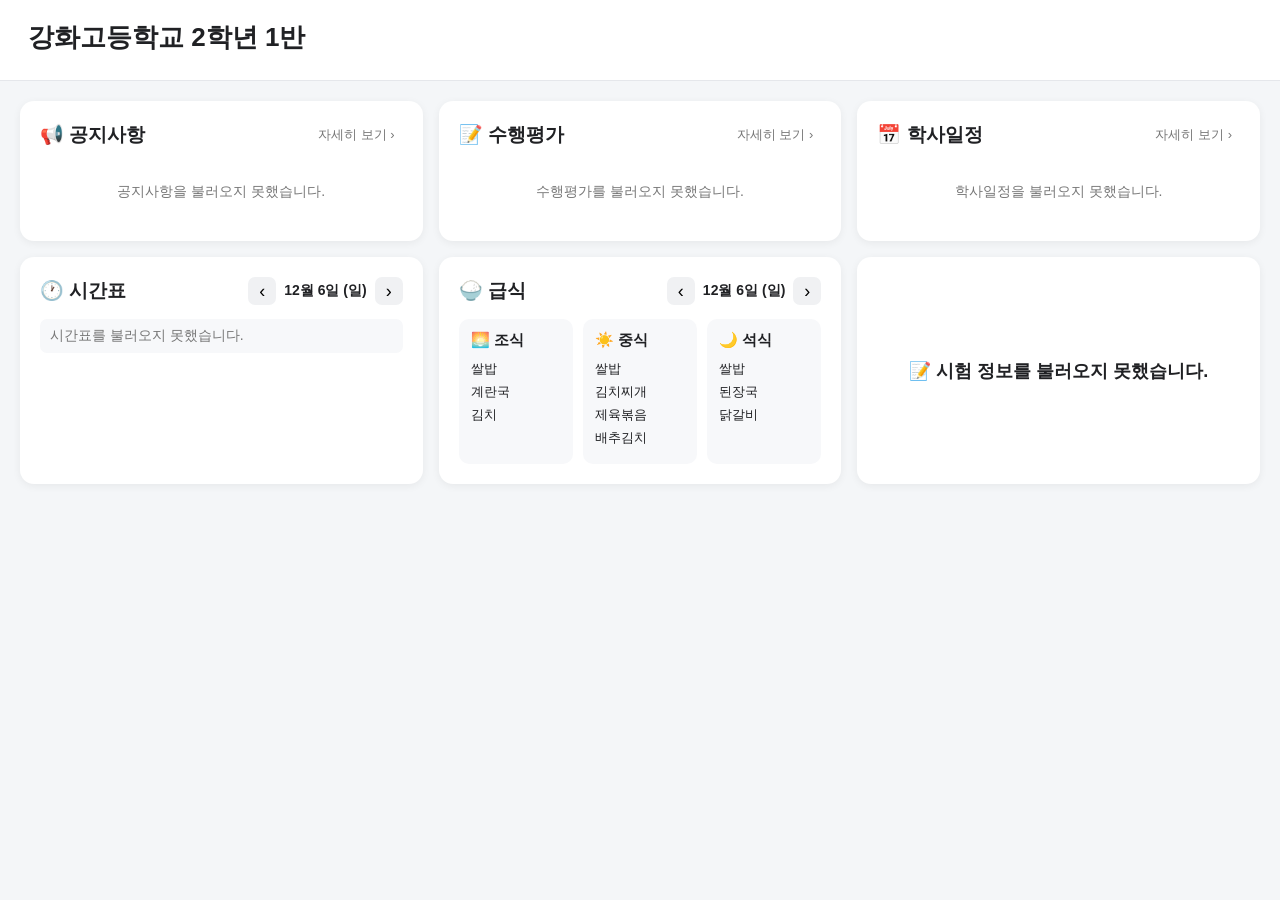
==== index.html @ 2208b8e6 "Add files via upload" ====
<!DOCTYPE html>
<html lang="ko">
<head>
    <meta charset="UTF-8">
    <meta name="viewport" content="width=device-width, initial-scale=1.0">
    <title>강화고등학교 · 2학년 1반</title>
    <link rel="stylesheet" href="style.css">
</head>

<body>

    <header class="header">
        <h1>강화고등학교 2학년 1반</h1>
    </header>


    <main class="dashboard">

        <!-- 공지사항 -->
        <section class="card announcements">

            <div class="card-title">
                <h2>📢 공지사항</h2>
                <button class="more-button">자세히 보기 ›</button>
            </div>

            <div class="list">

                <button class="list-item">
                    <span>체육대회 관련 안내</span>
                    <span>›</span>
                </button>

                <button class="list-item">
                    <span>내일 6교시 수업 변경</span>
                    <span>›</span>
                </button>

                <button class="list-item">
                    <span>수행평가 일정 안내</span>
                    <span>›</span>
                </button>

                <button class="list-item">
                    <span>교복 착용 안내</span>
                    <span>›</span>
                </button>

            </div>
        </section>


        <!-- 수행평가 -->
        <section class="card assessments">

            <div class="card-title">
                <h2>📝 수행평가</h2>
                <button class="more-button">자세히 보기 ›</button>
            </div>

            <div class="list">

                <button class="list-item">
                    <span><b>9/10</b>　국어　발표 수행평가</span>
                    <span>›</span>
                </button>

                <button class="list-item">
                    <span><b>9/12</b>　수학　문제 풀이 수행평가</span>
                    <span>›</span>
                </button>

                <button class="list-item">
                    <span><b>9/15</b>　영어　말하기 수행평가</span>
                    <span>›</span>
                </button>

                <button class="list-item">
                    <span><b>9/18</b>　한국사　근현대사 발표</span>
                    <span>›</span>
                </button>

            </div>
        </section>


        <!-- 학사일정 -->
        <section class="card calendar">

            <div class="card-title">
                <h2>📅 학사일정</h2>
                <button class="more-button">자세히 보기 ›</button>
            </div>

            <div class="calendar-list">

                <div class="calendar-item">
                    <b>9/15</b>
                    <span>체육대회</span>
                </div>

                <div class="calendar-item">
                    <b>9/20</b>
                    <span>재량휴업일</span>
                </div>

                <div class="calendar-item">
                    <b>9/30</b>
                    <span>중간고사</span>
                </div>

                <div class="calendar-item">
                    <b>10/2</b>
                    <span>학교 행사</span>
                </div>

            </div>
        </section>


        <!-- 시간표 -->
        <section class="card timetable">

            <div class="card-title date-title">

                <h2>🕐 시간표</h2>

                <div class="date-selector">
                    <button>‹</button>
                    <span>9월 4일 (금)</span>
                    <button>›</button>
                </div>

            </div>

            <div class="timetable-list">

                <div>
                    <span>1교시</span>
                    <b>국어</b>
                </div>

                <div>
                    <span>2교시</span>
                    <b>수학</b>
                </div>

                <div>
                    <span>3교시</span>
                    <b>영어</b>
                </div>

                <div>
                    <span>4교시</span>
                    <b>경제</b>
                </div>

                <div>
                    <span>5교시</span>
                    <b>한국사</b>
                </div>

                <div>
                    <span>6교시</span>
                    <b>도시의 미래 탐구</b>
                </div>

                <div>
                    <span>7교시</span>
                    <b>체육</b>
                </div>

            </div>
        </section>


        <!-- 급식 -->
        <section class="card meals">

            <div class="card-title date-title">

                <h2>🍚 급식</h2>

                <div class="date-selector">
                    <button>‹</button>
                    <span>9월 4일 (금)</span>
                    <button>›</button>
                </div>

            </div>

            <div class="meal-grid">

                <div class="meal">
                    <h3>🌅 조식</h3>
                    <p>쌀밥</p>
                    <p>계란국</p>
                    <p>김치</p>
                </div>

                <div class="meal">
                    <h3>☀️ 중식</h3>
                    <p>쌀밥</p>
                    <p>김치찌개</p>
                    <p>제육볶음</p>
                    <p>배추김치</p>
                </div>

                <div class="meal">
                    <h3>🌙 석식</h3>
                    <p>쌀밥</p>
                    <p>된장국</p>
                    <p>닭갈비</p>
                </div>

            </div>
        </section>


        <!-- 시험 D-Day -->
        <section class="card exam">
            <div class="dday">
                불러오는 중...
            </div>
        </section>

    </main>


    <!-- 상세정보 팝업 -->
    <div id="modal" class="modal hidden">

        <div class="modal-box">

            <button class="modal-close">×</button>

            <h2 id="modal-title"></h2>

            <div id="modal-content"></div>

        </div>

    </div>


    <script src="app.js"></script>

</body>
</html>
---- style.css ----
* {
    box-sizing: border-box;
}

body {
    margin: 0;
    background: #f4f6f8;
    color: #202124;
    font-family: Arial, "Noto Sans KR", sans-serif;
}

.header {
    background: white;
    padding: 20px 28px;
    border-bottom: 1px solid #e5e7eb;
}

.header h1 {
    margin: 0 0 5px;
    font-size: 26px;
}

.header p {
    margin: 0;
    color: #6b7280;
}

.dashboard {
    max-width: 1400px;
    margin: 20px auto;
    padding: 0 20px;

    display: grid;
    grid-template-columns: repeat(3, 1fr);
    gap: 16px;
}

.card {
    background: white;
    border-radius: 14px;
    padding: 20px;
    box-shadow: 0 2px 8px rgba(0, 0, 0, 0.06);
    min-width: 0;
}

.card-title {
    display: flex;
    align-items: center;
    justify-content: space-between;
    margin-bottom: 14px;
}

.more-button {
    border: none;
    background: transparent;

    padding: 5px 8px;
    margin: 0;

    color: #777;
    font-size: 13px;
    font-weight: 500;

    cursor: pointer;
    border-radius: 6px;

    white-space: nowrap;
}

.more-button:hover {
    background: #f3f4f6;
    color: #222;
}

.card-title h2 {
    margin: 0;
    font-size: 19px;
}

.date-title {
    flex-wrap: wrap;
    gap: 10px;
}

.list {
    display: flex;
    flex-direction: column;
}

.list-item {
    width: 100%;
    border: 0;
    border-bottom: 1px solid #eee;
    background: none;
    padding: 12px 4px;
    display: flex;
    justify-content: space-between;
    align-items: center;
    text-align: left;
    font-size: 15px;
    cursor: pointer;
}

.list-item:last-child {
    border-bottom: 0;
}

.list-item:hover {
    background: #f7f8fa;
}

.date-selector {
    display: flex;
    align-items: center;
    gap: 8px;
}

.date-selector button {
    width: 28px;
    height: 28px;
    border: 0;
    border-radius: 7px;
    background: #f0f1f3;
    cursor: pointer;
    font-size: 18px;
}

.date-selector span {
    font-size: 14px;
    font-weight: bold;
}

.timetable-list {
    display: flex;
    flex-direction: column;
    gap: 6px;
}

.timetable-list div {
    display: flex;
    justify-content: space-between;
    padding: 8px 10px;
    border-radius: 7px;
    background: #f7f8fa;
}

.timetable-list span {
    color: #777;
    font-size: 14px;
}

.meal-grid {
    display: grid;
    grid-template-columns: repeat(3, 1fr);
    gap: 10px;
}

.meal {
    padding: 12px;
    border-radius: 10px;
    background: #f7f8fa;
}

.meal h3 {
    margin: 0 0 10px;
    font-size: 15px;
}

.meal p {
    margin: 5px 0;
    font-size: 13px;
}

.calendar-list {
    display: flex;
    flex-direction: column;
    gap: 8px;
}

.calendar-item {
    display: flex;
    gap: 18px;
    padding: 9px 10px;
    background: #f7f8fa;
    border-radius: 8px;
}

.calendar-item b {
    width: 45px;
}

.exam {
    display: flex;
    align-items: center;
    justify-content: center;
}

.dday {
    font-size: 18px;
    font-weight: bold;
}

.dday strong {
    font-size: 24px;
    margin-left: 5px;
}

.modal {
    position: fixed;
    inset: 0;
    background: rgba(0, 0, 0, 0.45);

    display: flex;
    align-items: center;
    justify-content: center;

    padding: 20px;
}

.modal.hidden {
    display: none;
}

.modal-box {
    position: relative;
    width: min(600px, 100%);
    height: auto;
    min-height: 0;
    max-height: 80vh;
    overflow-y: auto;

    background: white;
    border-radius: 16px;
    padding: 28px;
}

.modal-close {
    position: absolute;
    right: 15px;
    top: 10px;

    border: 0;
    background: none;
    font-size: 28px;
    cursor: pointer;
}

#modal-title {
    margin-top: 0;
}

#modal-content {
    line-height: 1.7;
}


/* 모바일 */
@media (max-width: 700px) {

    .header {
        padding: 18px;
    }

    .header h1 {
        font-size: 22px;
    }

    .dashboard {
        grid-template-columns: 1fr;
        padding: 0 12px;
        margin: 12px auto;
        gap: 12px;
    }

    .card {
        padding: 16px;
    }

    .meal-grid {
        grid-template-columns: 1fr;
    }
}

/* ==============================
   관리자 페이지
   ============================== */

.admin-container {
    max-width: 900px;
    margin: 30px auto;
    padding: 0 20px;

    display: flex;
    flex-direction: column;
    gap: 20px;
}

.header p {
    margin: 6px 0 0;
    color: #777;
    font-size: 14px;
}

.admin-card {
    background: white;
    border-radius: 14px;
    padding: 24px;
    box-shadow: 0 2px 8px rgba(0, 0, 0, 0.06);
}

.admin-card h2 {
    margin: 0 0 20px;
    font-size: 19px;
}

.admin-card label {
    display: block;
    margin: 14px 0 7px;
    font-size: 14px;
    font-weight: bold;
}

.admin-card input,
.admin-card textarea {
    width: 100%;
    border: 1px solid #ddd;
    border-radius: 8px;
    padding: 12px;
    font-family: inherit;
    font-size: 14px;
    outline: none;
}

.admin-card input:focus,
.admin-card textarea:focus {
    border-color: #999;
}

.admin-card textarea {
    min-height: 180px;
    resize: vertical;
}

.save-button {
    width: 100%;
    margin-top: 18px;
    padding: 13px;
    border: 0;
    border-radius: 8px;
    background: #202124;
    color: white;
    font-size: 15px;
    font-weight: bold;
    cursor: pointer;
}

.save-button:hover {
    opacity: 0.85;
}

.admin-message {
    margin: 10px 0 0;
    font-size: 14px;
}

.admin-card-title {
    display: flex;
    align-items: center;
    justify-content: space-between;
}

.admin-card-title h2 {
    margin-bottom: 0;
}

.refresh-button {
    border: 0;
    background: #f0f1f3;
    padding: 7px 12px;
    border-radius: 7px;
    cursor: pointer;
}

.admin-list {
    margin-top: 18px;
}

.admin-list-item {
    padding: 15px 0;
    border-bottom: 1px solid #eee;
}

.admin-list-item:last-child {
    border-bottom: 0;
}

.admin-list-item strong {
    font-size: 15px;
}

.admin-list-item p {
    margin: 7px 0 0;
    color: #666;
    font-size: 14px;
    line-height: 1.6;
    white-space: pre-wrap;
}

@media (max-width: 700px) {
    .admin-container {
        margin: 15px auto;
        padding: 0 12px;
    }

    .admin-card {
        padding: 18px;
    }
}

.empty-message {
    padding: 20px 4px;
    color: #777;
    font-size: 14px;
    text-align: center;
}

.all-announcement {
    margin: 0;
    padding: 15px 0;
    border-bottom: 1px solid #eee;
}

.all-announcement:first-child {
    padding-top: 0;
}

.all-announcement:last-child {
    padding-bottom: 0;
    border-bottom: 0;
}

.all-announcement h3 {
    margin: 0 0 6px;
    padding: 0;
    font-size: 16px;
}

.all-announcement p {
    margin: 0;
    padding: 0;
    color: #555;
    line-height: 1.4;
    white-space: pre-wrap;
}
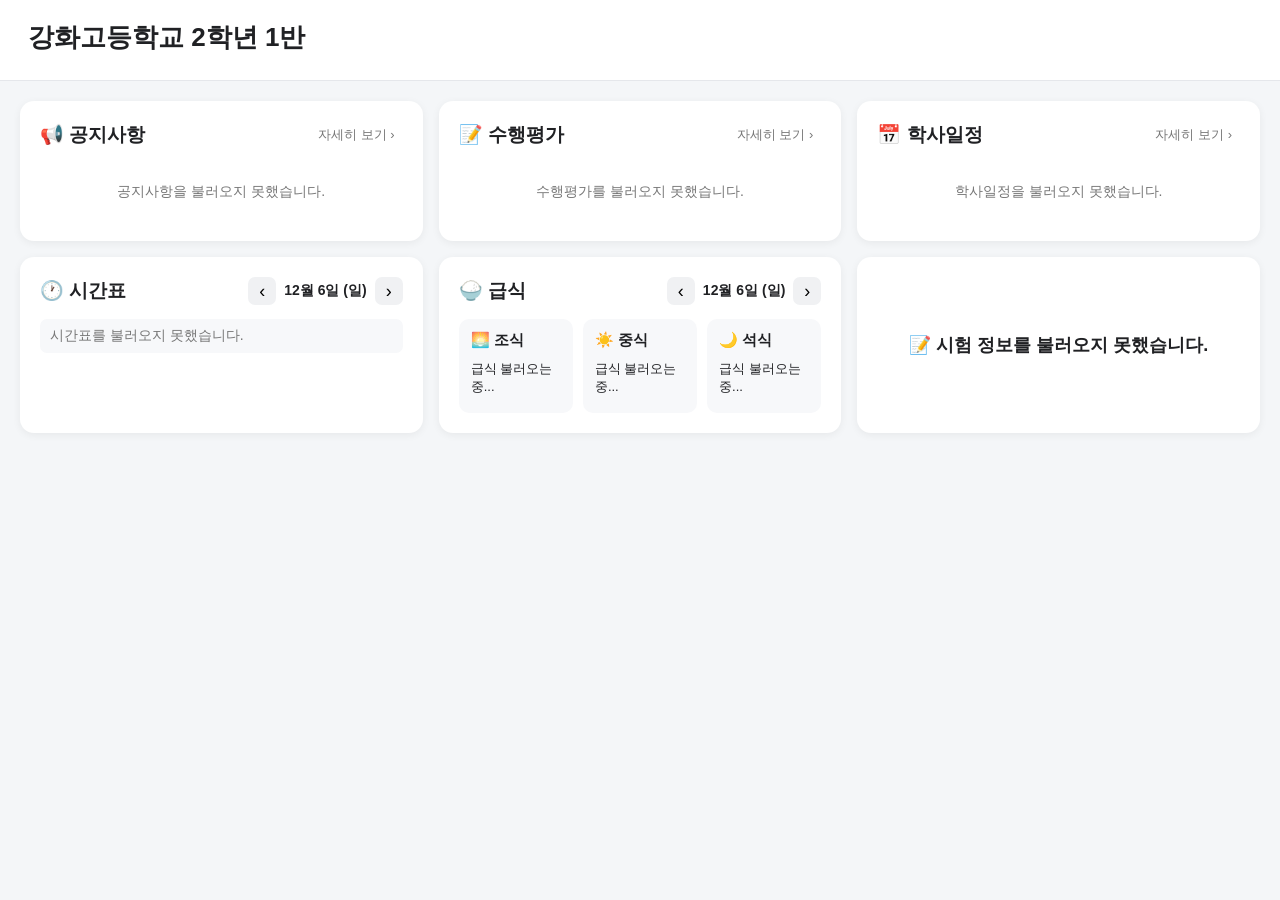
==== commit 21bfb3ed: "Add files via upload" ====
--- a/index.html
+++ b/index.html
@@ -25,27 +25,6 @@
             </div>
 
             <div class="list">
-
-                <button class="list-item">
-                    <span>체육대회 관련 안내</span>
-                    <span>›</span>
-                </button>
-
-                <button class="list-item">
-                    <span>내일 6교시 수업 변경</span>
-                    <span>›</span>
-                </button>
-
-                <button class="list-item">
-                    <span>수행평가 일정 안내</span>
-                    <span>›</span>
-                </button>
-
-                <button class="list-item">
-                    <span>교복 착용 안내</span>
-                    <span>›</span>
-                </button>
-
             </div>
         </section>
 
@@ -57,29 +36,8 @@
                 <h2>📝 수행평가</h2>
                 <button class="more-button">자세히 보기 ›</button>
             </div>
-
             <div class="list">
-
-                <button class="list-item">
-                    <span><b>9/10</b>　국어　발표 수행평가</span>
-                    <span>›</span>
-                </button>
-
-                <button class="list-item">
-                    <span><b>9/12</b>　수학　문제 풀이 수행평가</span>
-                    <span>›</span>
-                </button>
-
-                <button class="list-item">
-                    <span><b>9/15</b>　영어　말하기 수행평가</span>
-                    <span>›</span>
-                </button>
-
-                <button class="list-item">
-                    <span><b>9/18</b>　한국사　근현대사 발표</span>
-                    <span>›</span>
-                </button>
-
+                
             </div>
         </section>
 
@@ -93,27 +51,6 @@
             </div>
 
             <div class="calendar-list">
-
-                <div class="calendar-item">
-                    <b>9/15</b>
-                    <span>체육대회</span>
-                </div>
-
-                <div class="calendar-item">
-                    <b>9/20</b>
-                    <span>재량휴업일</span>
-                </div>
-
-                <div class="calendar-item">
-                    <b>9/30</b>
-                    <span>중간고사</span>
-                </div>
-
-                <div class="calendar-item">
-                    <b>10/2</b>
-                    <span>학교 행사</span>
-                </div>
-
             </div>
         </section>
 
@@ -193,24 +130,17 @@
 
                 <div class="meal">
                     <h3>🌅 조식</h3>
-                    <p>쌀밥</p>
-                    <p>계란국</p>
-                    <p>김치</p>
+                    <p>급식 불러오는 중...</p>
                 </div>
 
                 <div class="meal">
                     <h3>☀️ 중식</h3>
-                    <p>쌀밥</p>
-                    <p>김치찌개</p>
-                    <p>제육볶음</p>
-                    <p>배추김치</p>
+                    <p>급식 불러오는 중...</p>
                 </div>
 
                 <div class="meal">
                     <h3>🌙 석식</h3>
-                    <p>쌀밥</p>
-                    <p>된장국</p>
-                    <p>닭갈비</p>
+                    <p>급식 불러오는 중...</p>
                 </div>
 
             </div>
